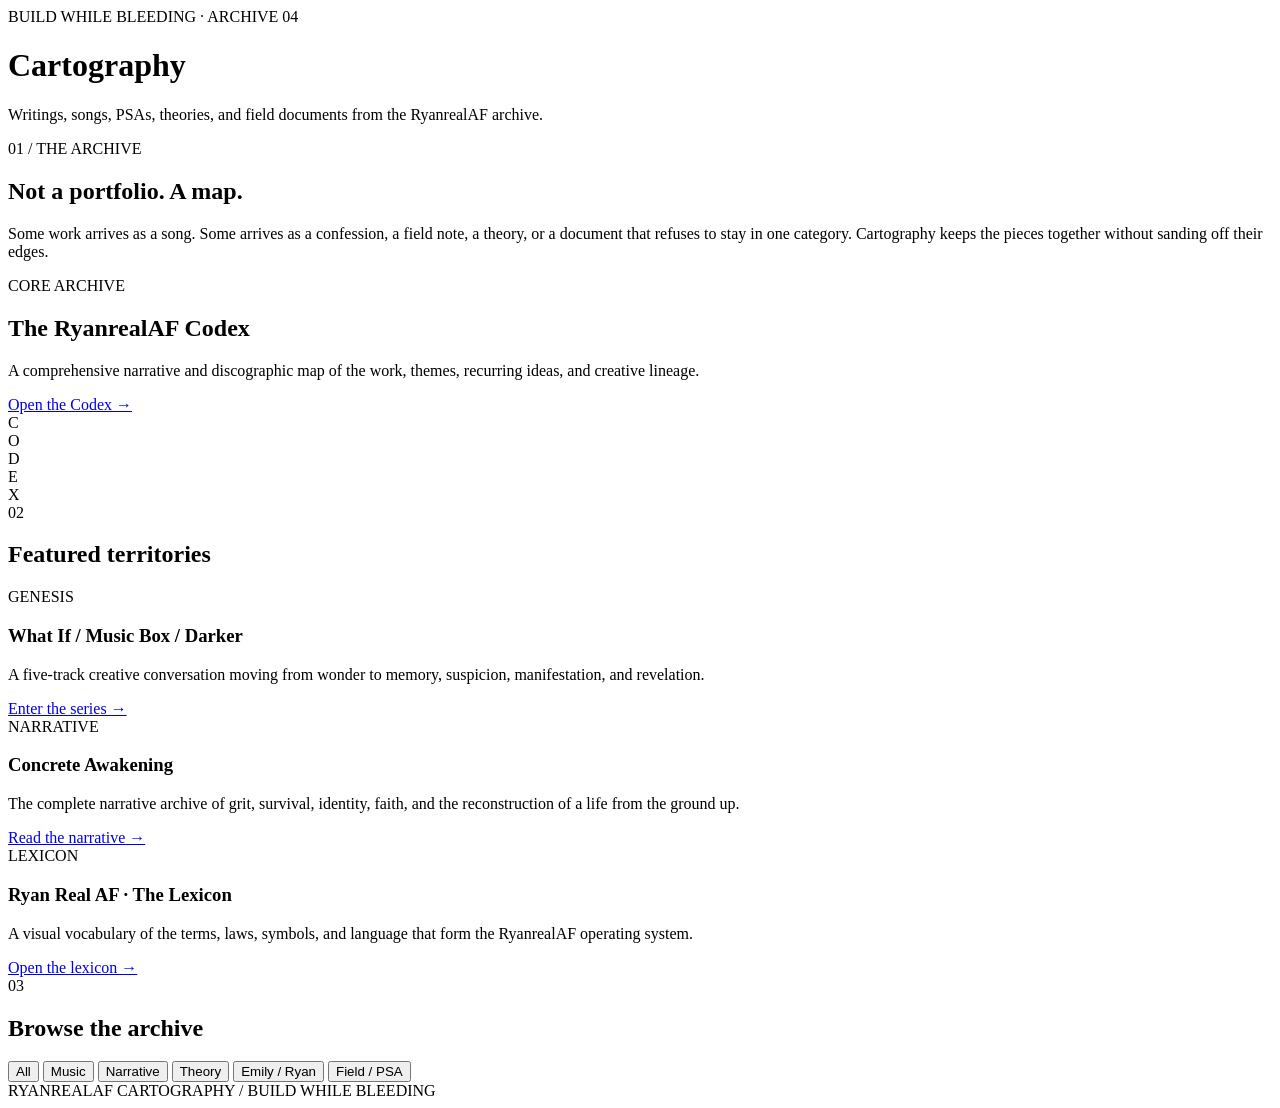
==== index.html @ 4cd264c8 "Build Cartography archive front door" ====
<!doctype html>
<html lang="en">
<head>
  <meta charset="UTF-8">
  <meta name="viewport" content="width=device-width,initial-scale=1">
  <title>Cartography · RyanrealAF</title>
  <meta name="description" content="The RyanrealAF creative archive: songs, narratives, theory, field writing, and the documents that map the work.">
  <link rel="stylesheet" href="styles.css">
</head>
<body>
<header class="masthead">
  <div class="eyebrow">BUILD WHILE BLEEDING · ARCHIVE 04</div>
  <h1>Cartography</h1>
  <p class="dek">Writings, songs, PSAs, theories, and field documents from the RyanrealAF archive.</p>
  <div class="rule"></div>
</header>

<main>
  <section class="intro">
    <div class="index">01 / THE ARCHIVE</div>
    <div>
      <h2>Not a portfolio. A map.</h2>
      <p>Some work arrives as a song. Some arrives as a confession, a field note, a theory, or a document that refuses to stay in one category. Cartography keeps the pieces together without sanding off their edges.</p>
    </div>
  </section>

  <section class="feature">
    <div class="feature-copy">
      <span class="tag">CORE ARCHIVE</span>
      <h2>The RyanrealAF Codex</h2>
      <p>A comprehensive narrative and discographic map of the work, themes, recurring ideas, and creative lineage.</p>
      <a href="The%20RyanrealAF%20Codex_%20A%20Comprehensive%20Discography%20and%20Narrative%20Cartography.pdf">Open the Codex →</a>
    </div>
    <div class="feature-mark">C<br>O<br>D<br>E<br>X</div>
  </section>

  <section class="section">
    <div class="section-head"><span>02</span><h2>Featured territories</h2></div>
    <div class="grid">
      <article class="card dark">
        <span class="tag">GENESIS</span>
        <h3>What If / Music Box / Darker</h3>
        <p>A five-track creative conversation moving from wonder to memory, suspicion, manifestation, and revelation.</p>
        <a href="What%20if%20goes%20darker.pdf">Enter the series →</a>
      </article>
      <article class="card">
        <span class="tag">NARRATIVE</span>
        <h3>Concrete Awakening</h3>
        <p>The complete narrative archive of grit, survival, identity, faith, and the reconstruction of a life from the ground up.</p>
        <a href="Concrete%20Awakening-%20The%20Complete%20Narrative.pdf">Read the narrative →</a>
      </article>
      <article class="card">
        <span class="tag">LEXICON</span>
        <h3>Ryan Real AF · The Lexicon</h3>
        <p>A visual vocabulary of the terms, laws, symbols, and language that form the RyanrealAF operating system.</p>
        <a href="RYAN%20REAL%20AF%20%E2%80%94%20THE%20LEXICON.html">Open the lexicon →</a>
      </article>
    </div>
  </section>

  <section class="section" id="works">
    <div class="section-head"><span>03</span><h2>Browse the archive</h2></div>
    <div class="filters" role="group" aria-label="Filter archive">
      <button class="active" data-filter="all">All</button>
      <button data-filter="music">Music</button>
      <button data-filter="narrative">Narrative</button>
      <button data-filter="theory">Theory</button>
      <button data-filter="relationship">Emily / Ryan</button>
      <button data-filter="field">Field / PSA</button>
    </div>
    <div class="archive" id="archive"></div>
  </section>
</main>

<footer>
  <span>RYANREALAF</span>
  <span>CARTOGRAPHY / BUILD WHILE BLEEDING</span>
</footer>
<script src="app.js"></script>
</body>
</html>
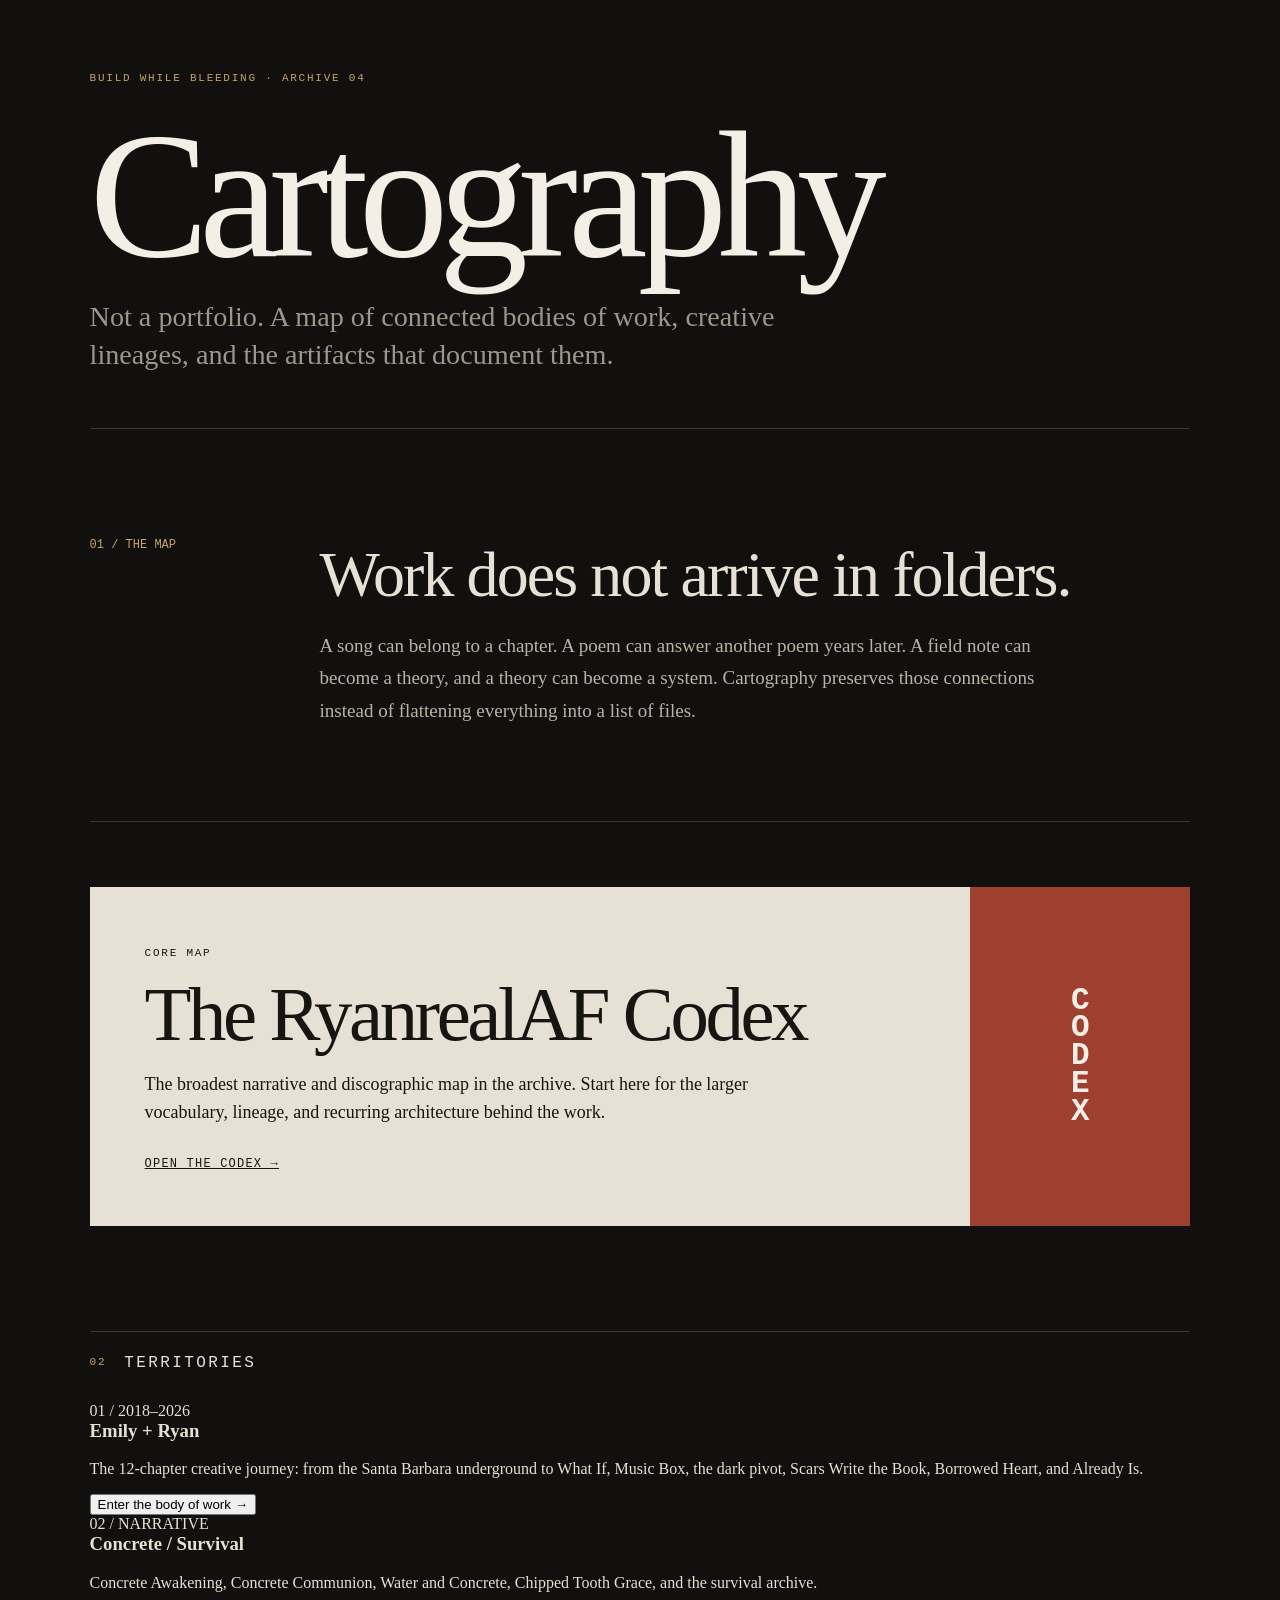
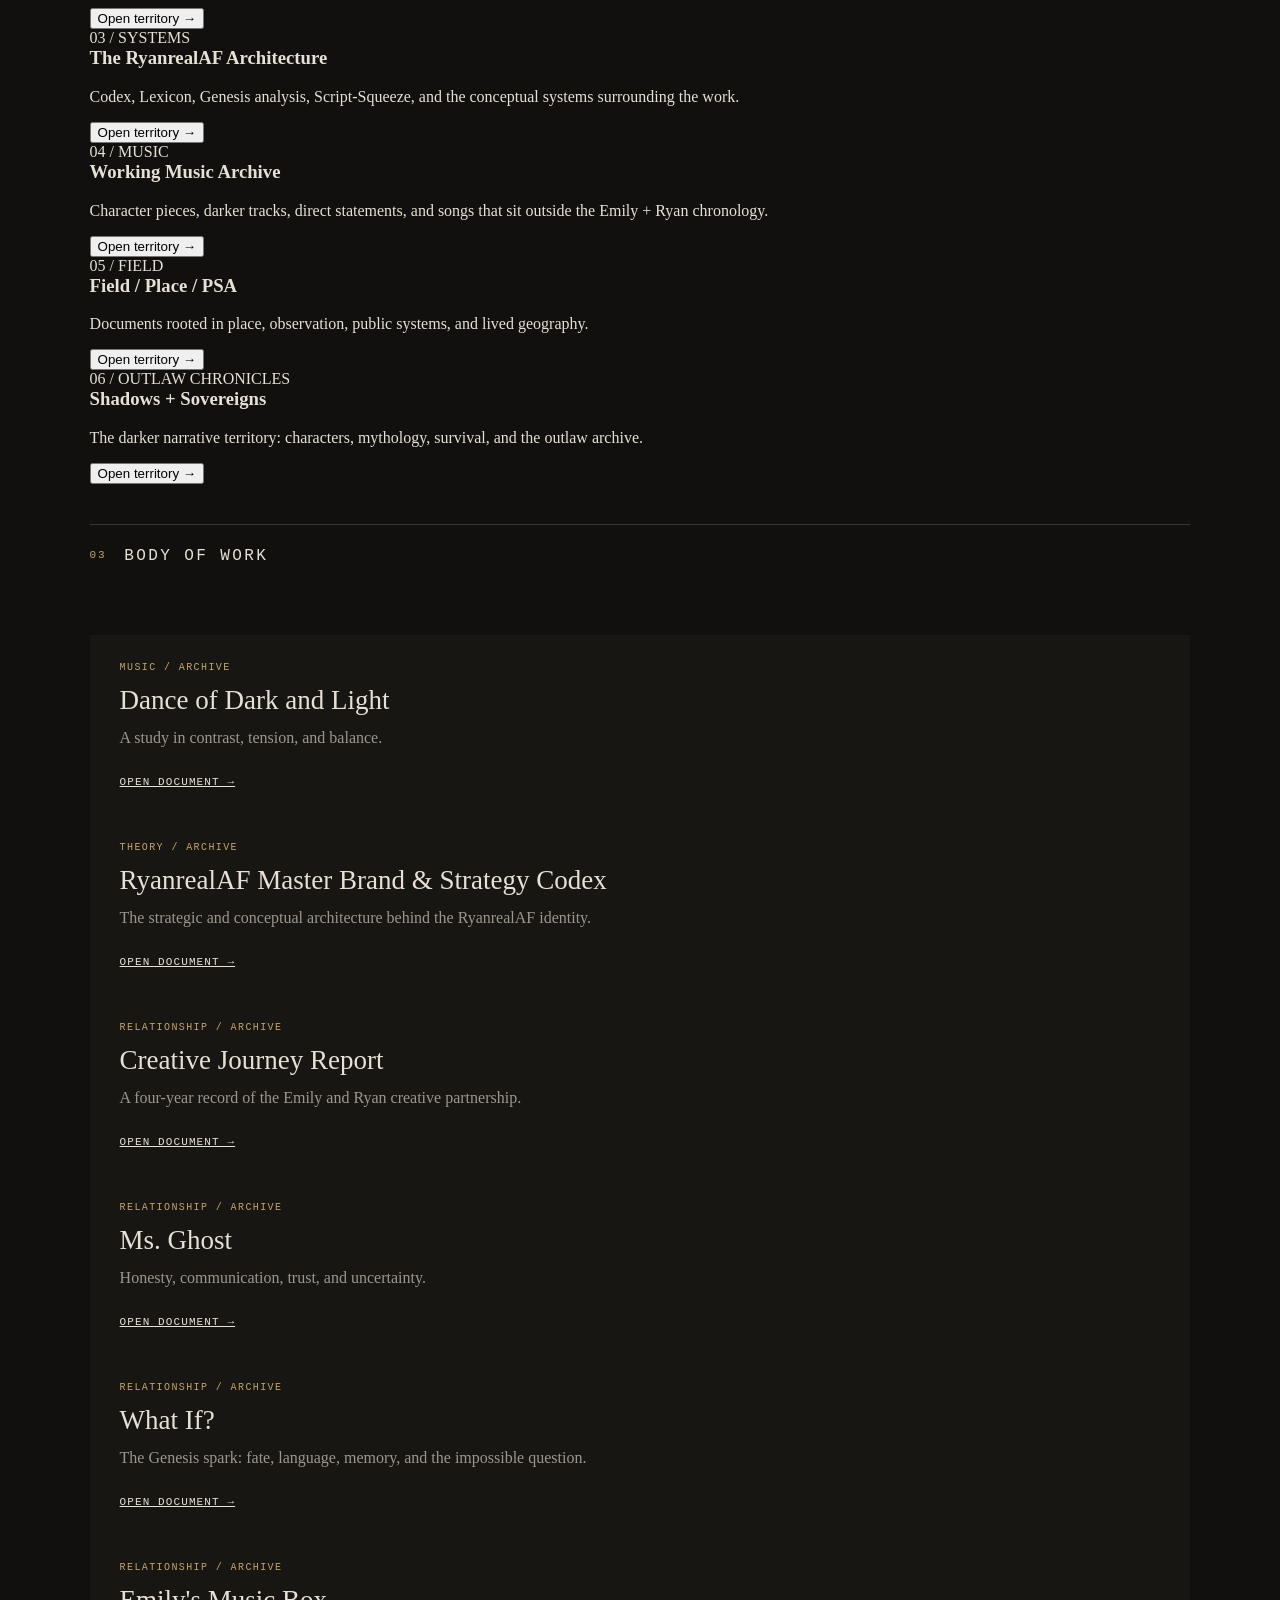
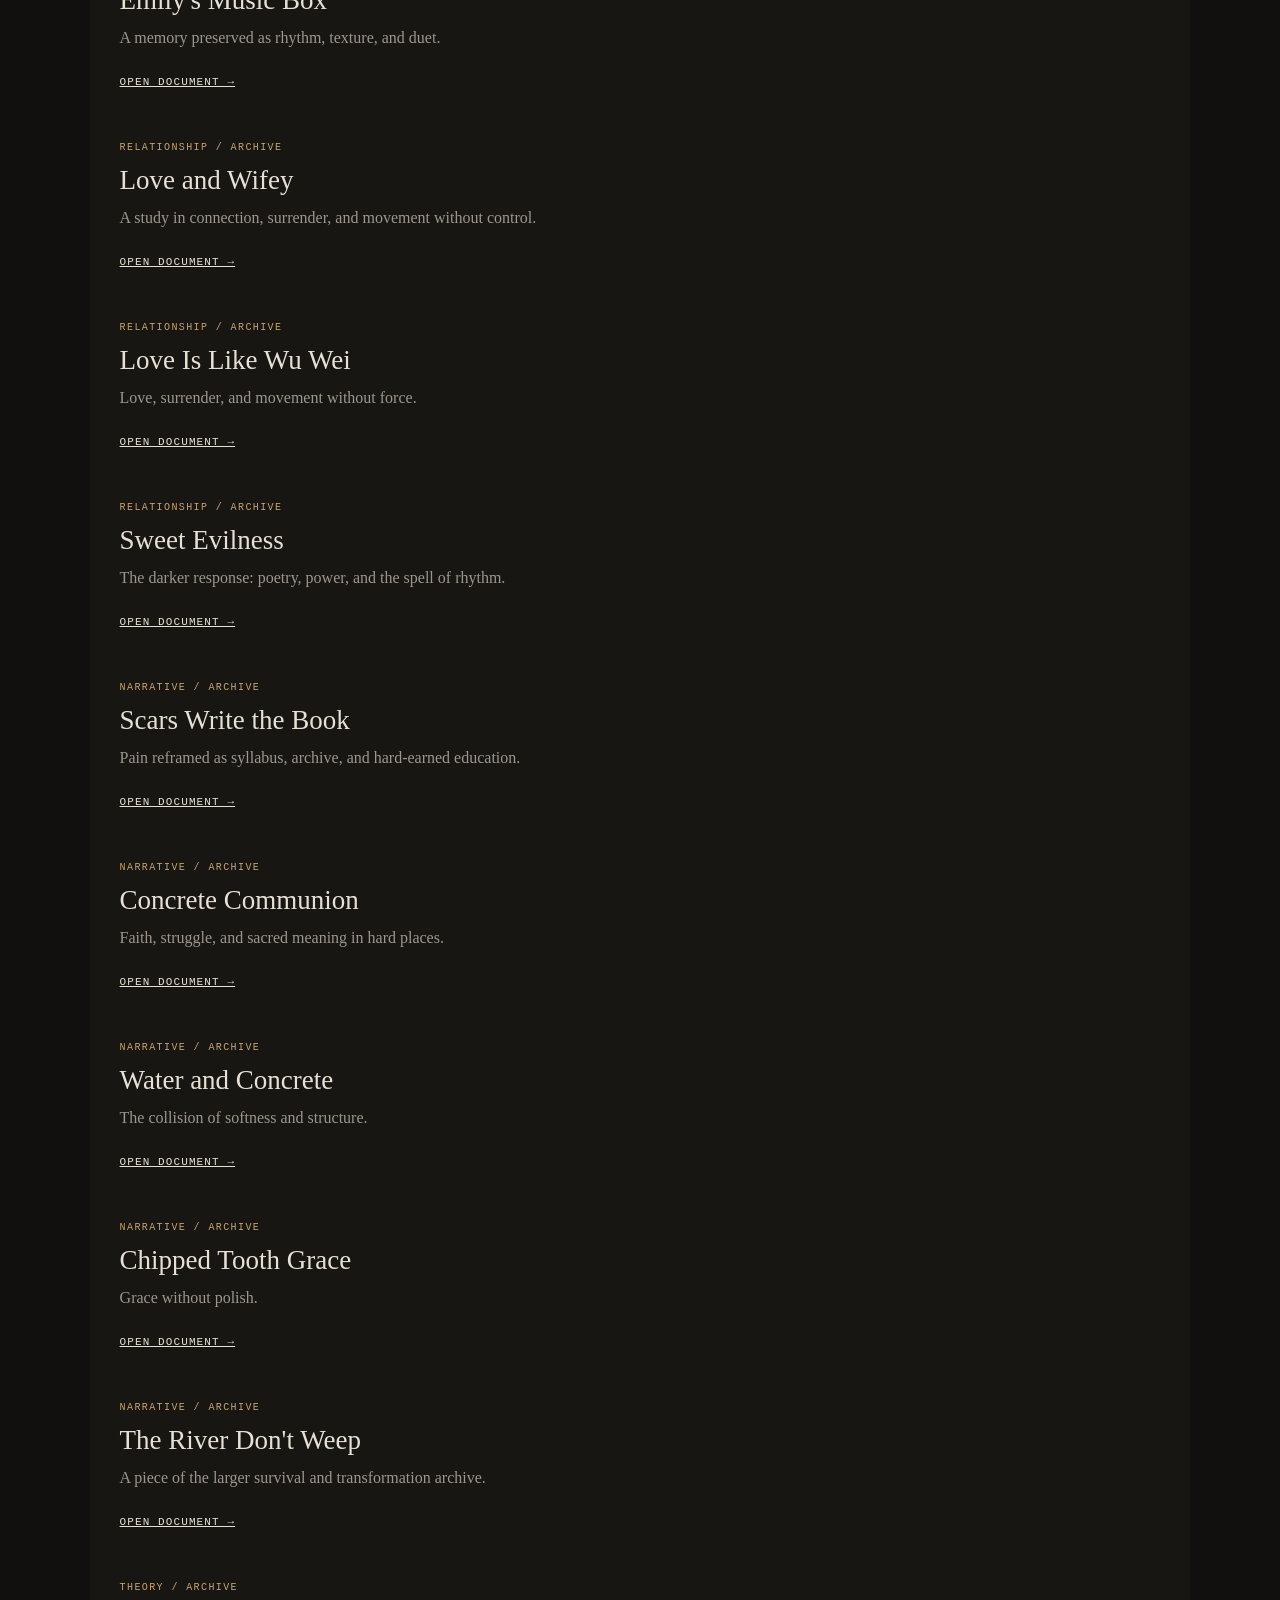
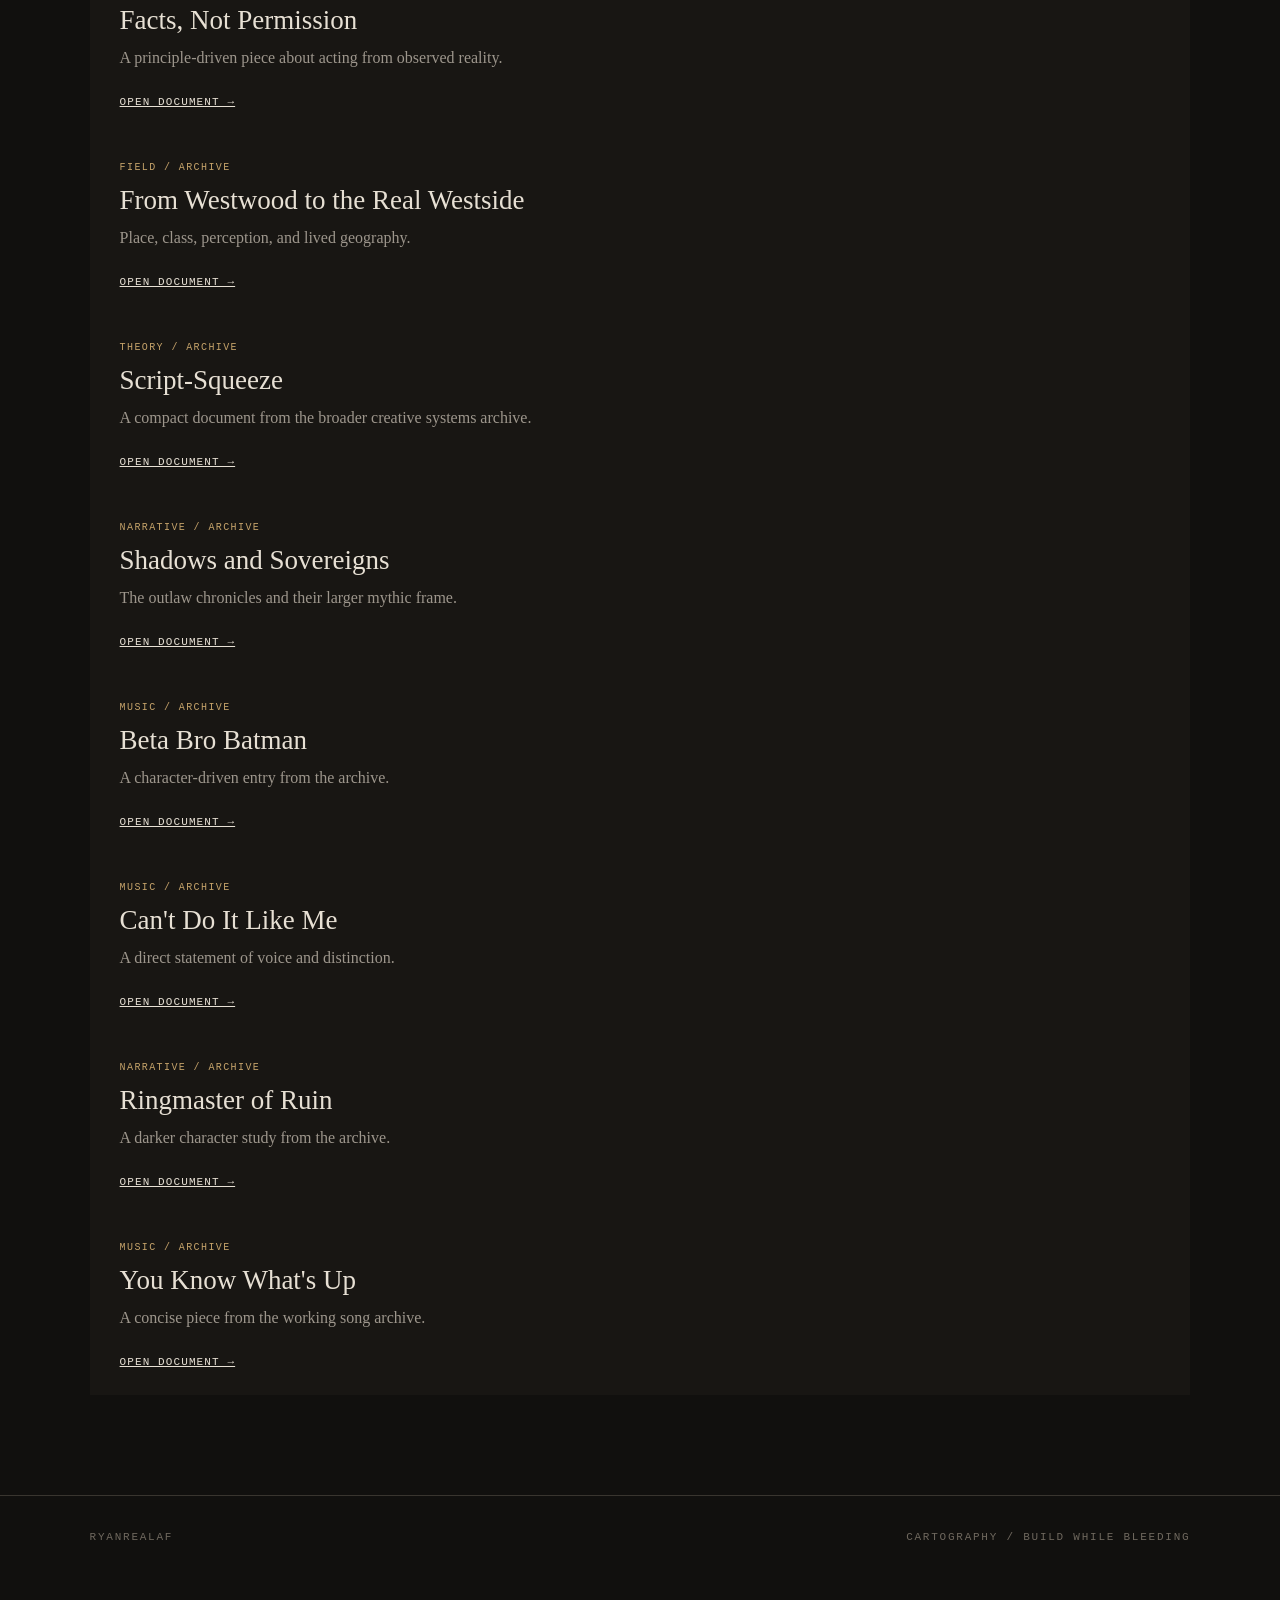
==== commit da4d819e: "Reframe Cartography around territories and bodies of work" ====
--- a/index.html
+++ b/index.html
@@ -4,71 +4,94 @@
   <meta charset="UTF-8">
   <meta name="viewport" content="width=device-width,initial-scale=1">
   <title>Cartography · RyanrealAF</title>
-  <meta name="description" content="The RyanrealAF creative archive: songs, narratives, theory, field writing, and the documents that map the work.">
+  <meta name="description" content="A map of connected bodies of work, creative lineages, and field records from the RyanrealAF archive.">
   <link rel="stylesheet" href="styles.css">
 </head>
 <body>
 <header class="masthead">
   <div class="eyebrow">BUILD WHILE BLEEDING · ARCHIVE 04</div>
   <h1>Cartography</h1>
-  <p class="dek">Writings, songs, PSAs, theories, and field documents from the RyanrealAF archive.</p>
+  <p class="dek">Not a portfolio. A map of connected bodies of work, creative lineages, and the artifacts that document them.</p>
   <div class="rule"></div>
 </header>
 
 <main>
   <section class="intro">
-    <div class="index">01 / THE ARCHIVE</div>
+    <div class="index">01 / THE MAP</div>
     <div>
-      <h2>Not a portfolio. A map.</h2>
-      <p>Some work arrives as a song. Some arrives as a confession, a field note, a theory, or a document that refuses to stay in one category. Cartography keeps the pieces together without sanding off their edges.</p>
+      <h2>Work does not arrive in folders.</h2>
+      <p>A song can belong to a chapter. A poem can answer another poem years later. A field note can become a theory, and a theory can become a system. Cartography preserves those connections instead of flattening everything into a list of files.</p>
     </div>
   </section>
 
   <section class="feature">
     <div class="feature-copy">
-      <span class="tag">CORE ARCHIVE</span>
+      <span class="tag">CORE MAP</span>
       <h2>The RyanrealAF Codex</h2>
-      <p>A comprehensive narrative and discographic map of the work, themes, recurring ideas, and creative lineage.</p>
+      <p>The broadest narrative and discographic map in the archive. Start here for the larger vocabulary, lineage, and recurring architecture behind the work.</p>
       <a href="The%20RyanrealAF%20Codex_%20A%20Comprehensive%20Discography%20and%20Narrative%20Cartography.pdf">Open the Codex →</a>
     </div>
     <div class="feature-mark">C<br>O<br>D<br>E<br>X</div>
   </section>
 
-  <section class="section">
-    <div class="section-head"><span>02</span><h2>Featured territories</h2></div>
-    <div class="grid">
-      <article class="card dark">
-        <span class="tag">GENESIS</span>
-        <h3>What If / Music Box / Darker</h3>
-        <p>A five-track creative conversation moving from wonder to memory, suspicion, manifestation, and revelation.</p>
-        <a href="What%20if%20goes%20darker.pdf">Enter the series →</a>
+  <section class="section" id="territories">
+    <div class="section-head"><span>02</span><h2>Territories</h2></div>
+    <div class="territory-grid">
+      <article class="territory territory-feature">
+        <div class="meta">01 / 2018–2026</div>
+        <h3>Emily + Ryan</h3>
+        <p>The 12-chapter creative journey: from the Santa Barbara underground to What If, Music Box, the dark pivot, Scars Write the Book, Borrowed Heart, and Already Is.</p>
+        <button class="enter" data-territory="emily">Enter the body of work →</button>
       </article>
-      <article class="card">
-        <span class="tag">NARRATIVE</span>
-        <h3>Concrete Awakening</h3>
-        <p>The complete narrative archive of grit, survival, identity, faith, and the reconstruction of a life from the ground up.</p>
-        <a href="Concrete%20Awakening-%20The%20Complete%20Narrative.pdf">Read the narrative →</a>
+      <article class="territory">
+        <div class="meta">02 / NARRATIVE</div>
+        <h3>Concrete / Survival</h3>
+        <p>Concrete Awakening, Concrete Communion, Water and Concrete, Chipped Tooth Grace, and the survival archive.</p>
+        <button class="enter" data-territory="concrete">Open territory →</button>
       </article>
-      <article class="card">
-        <span class="tag">LEXICON</span>
-        <h3>Ryan Real AF · The Lexicon</h3>
-        <p>A visual vocabulary of the terms, laws, symbols, and language that form the RyanrealAF operating system.</p>
-        <a href="RYAN%20REAL%20AF%20%E2%80%94%20THE%20LEXICON.html">Open the lexicon →</a>
+      <article class="territory">
+        <div class="meta">03 / SYSTEMS</div>
+        <h3>The RyanrealAF Architecture</h3>
+        <p>Codex, Lexicon, Genesis analysis, Script-Squeeze, and the conceptual systems surrounding the work.</p>
+        <button class="enter" data-territory="systems">Open territory →</button>
+      </article>
+      <article class="territory">
+        <div class="meta">04 / MUSIC</div>
+        <h3>Working Music Archive</h3>
+        <p>Character pieces, darker tracks, direct statements, and songs that sit outside the Emily + Ryan chronology.</p>
+        <button class="enter" data-territory="music">Open territory →</button>
+      </article>
+      <article class="territory">
+        <div class="meta">05 / FIELD</div>
+        <h3>Field / Place / PSA</h3>
+        <p>Documents rooted in place, observation, public systems, and lived geography.</p>
+        <button class="enter" data-territory="field">Open territory →</button>
+      </article>
+      <article class="territory">
+        <div class="meta">06 / OUTLAW CHRONICLES</div>
+        <h3>Shadows + Sovereigns</h3>
+        <p>The darker narrative territory: characters, mythology, survival, and the outlaw archive.</p>
+        <button class="enter" data-territory="outlaw">Open territory →</button>
       </article>
     </div>
   </section>
 
-  <section class="section" id="works">
-    <div class="section-head"><span>03</span><h2>Browse the archive</h2></div>
-    <div class="filters" role="group" aria-label="Filter archive">
+  <section class="section journey" id="journey">
+    <div class="section-head"><span>03</span><h2>Body of work</h2></div>
+    <div id="territory-view"></div>
+  </section>
+
+  <section class="section" id="archive">
+    <div class="section-head"><span>04</span><h2>Artifact index</h2></div>
+    <div class="filters" role="group" aria-label="Filter artifact index">
       <button class="active" data-filter="all">All</button>
       <button data-filter="music">Music</button>
       <button data-filter="narrative">Narrative</button>
       <button data-filter="theory">Theory</button>
+      <button data-filter="field">Field / PSA</button>
       <button data-filter="relationship">Emily / Ryan</button>
-      <button data-filter="field">Field / PSA</button>
     </div>
-    <div class="archive" id="archive"></div>
+    <div class="archive-grid" id="archive-list"></div>
   </section>
 </main>
 
--- a/styles.css
+++ b/styles.css
@@ -0,0 +1,2 @@
+:root{--bg:#11100e;--paper:#e7e0d4;--ink:#171512;--muted:#9d968c;--line:#39352f;--rust:#9e3f2f;--bronze:#c5a36a;--white:#f4efe6}
+*{box-sizing:border-box}html{scroll-behavior:smooth}body{margin:0;background:var(--bg);color:var(--paper);font-family:Georgia,serif}a{color:inherit}.masthead{padding:72px 7vw 34px;max-width:1400px;margin:auto}.eyebrow,.tag,.section-head span,.filters button,footer{font:11px/1.2 "Courier New",monospace;letter-spacing:.16em;text-transform:uppercase}.eyebrow{color:var(--bronze)}h1,h2,h3,p{margin-top:0}.masthead h1{font:clamp(72px,14vw,190px)/.82 Georgia,serif;font-weight:400;letter-spacing:-.055em;margin:38px 0 28px;color:var(--white)}.dek{max-width:720px;color:var(--muted);font-size:clamp(19px,2.2vw,29px);line-height:1.35}.rule{height:1px;background:var(--line);margin-top:54px}main{max-width:1400px;margin:auto;padding:0 7vw 100px}.intro{display:grid;grid-template-columns:180px 1fr;gap:50px;padding:75px 0;border-bottom:1px solid var(--line)}.index{font:12px "Courier New",monospace;color:var(--bronze)}.intro h2{font-size:clamp(34px,5vw,68px);font-weight:400;letter-spacing:-.03em;margin-bottom:18px}.intro p{max-width:760px;color:#bbb2a5;font-size:19px;line-height:1.7}.feature{margin:65px 0;display:grid;grid-template-columns:1fr 220px;background:var(--paper);color:var(--ink);min-height:330px}.feature-copy{padding:55px}.feature h2{font-size:clamp(44px,6vw,82px);font-weight:400;line-height:.92;letter-spacing:-.045em;max-width:700px;margin:20px 0}.feature p{max-width:620px;font-size:18px;line-height:1.55}.feature a,.card a{display:inline-block;margin-top:12px;font-family:"Courier New",monospace;font-size:12px;text-transform:uppercase;letter-spacing:.1em}.feature-mark{display:grid;place-items:center;background:var(--rust);color:var(--white);font:700 31px/.9 "Courier New",monospace;text-align:center}.section{padding-top:40px}.section-head{display:flex;align-items:center;gap:18px;border-top:1px solid var(--line);padding:22px 0 30px}.section-head span{color:var(--bronze)}.section-head h2{font:16px "Courier New",monospace;letter-spacing:.15em;text-transform:uppercase;margin:0}.grid{display:grid;grid-template-columns:repeat(3,1fr);gap:1px;background:var(--line)}.card{background:var(--paper);color:var(--ink);padding:38px;min-height:340px;display:flex;flex-direction:column}.card.dark{background:#24211d;color:var(--paper)}.card .tag{color:var(--rust)}.card.dark .tag{color:var(--bronze)}.card h3{font-size:clamp(30px,3.5vw,52px);font-weight:400;line-height:.98;letter-spacing:-.035em;margin:28px 0 18px}.card p{font-size:16px;line-height:1.55;color:#665f56;max-width:400px}.card.dark p{color:#b3aa9d}.card a{margin-top:auto}.filters{display:flex;flex-wrap:wrap;gap:8px;margin-bottom:20px}.filters button{border:1px solid var(--line);background:transparent;color:var(--muted);padding:10px 13px;cursor:pointer}.filters button.active,.filters button:hover{background:var(--paper);color:var(--ink)}.archive{display:grid;grid-template-columns:repeat(2,1fr);gap:1px;background:var(--line)}.work{background:#181613;padding:27px 30px;min-height:180px;display:flex;flex-direction:column}.work .meta{font:10px "Courier New",monospace;color:var(--bronze);text-transform:uppercase;letter-spacing:.14em}.work h3{font-size:27px;font-weight:400;margin:12px 0 10px}.work p{color:var(--muted);line-height:1.5;margin-bottom:20px}.work a{margin-top:auto;font:11px "Courier New",monospace;text-transform:uppercase;letter-spacing:.1em}.empty{padding:40px;color:var(--muted)}footer{max-width:1400px;margin:auto;padding:35px 7vw 70px;display:flex;justify-content:space-between;color:#6f685e;border-top:1px solid var(--line)}@media(max-width:760px){.intro{grid-template-columns:1fr;gap:20px}.feature{grid-template-columns:1fr}.feature-mark{display:none}.feature-copy{padding:35px}.grid,.archive{grid-template-columns:1fr}.masthead{padding-top:48px}main{padding-bottom:60px}footer{display:block}footer span{display:block;margin-bottom:10px}}
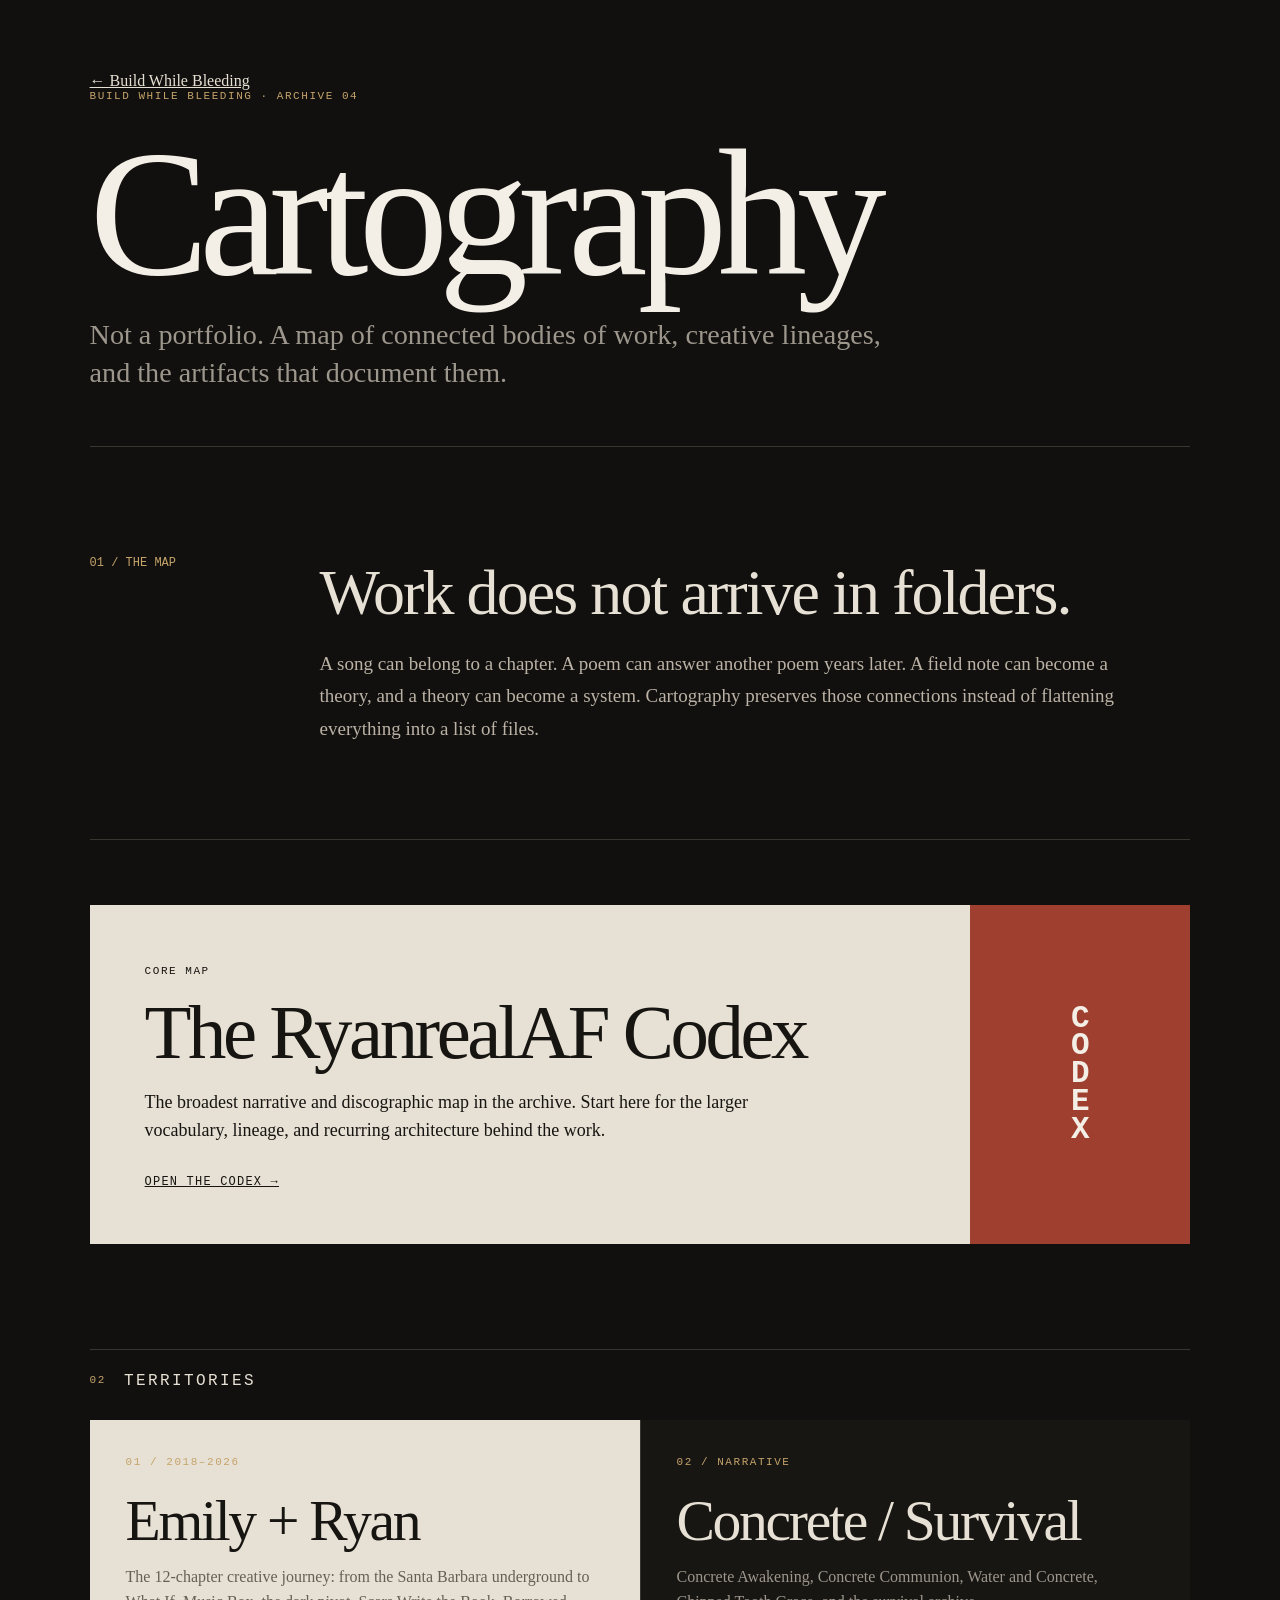
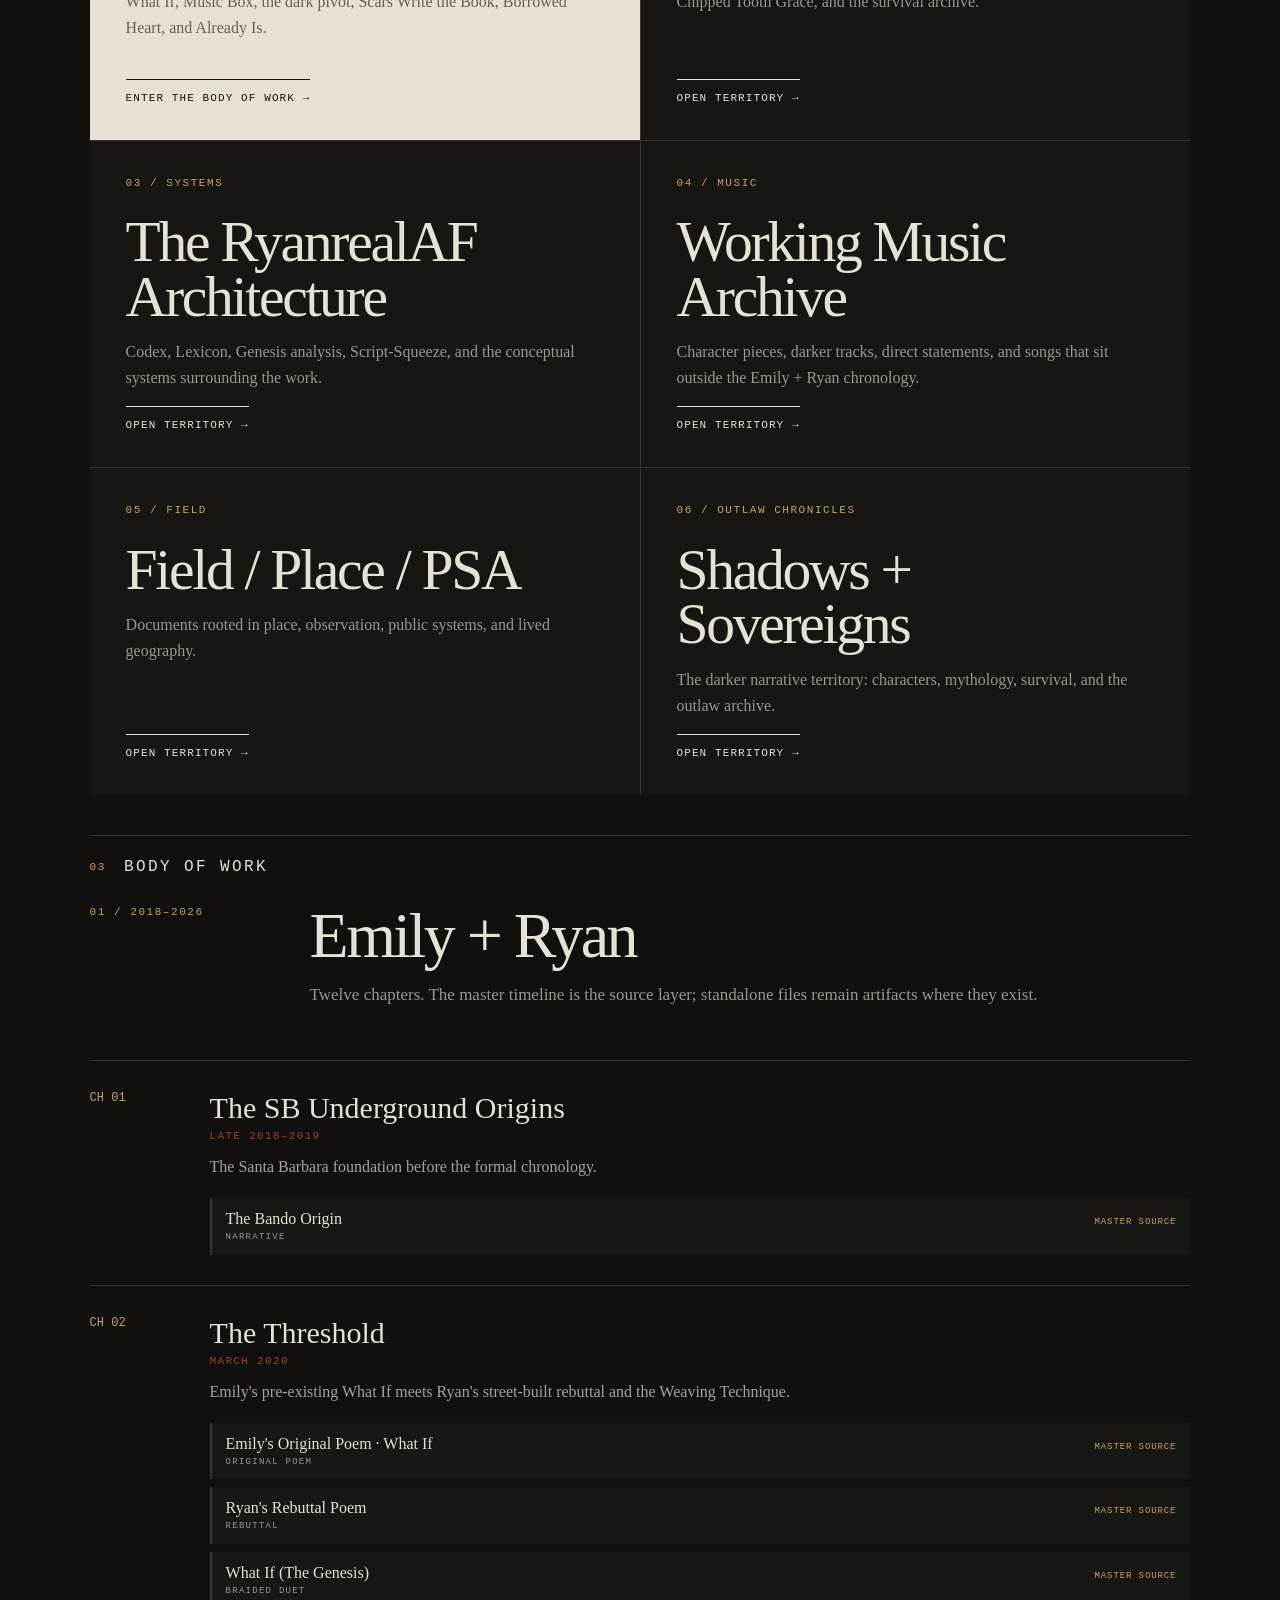
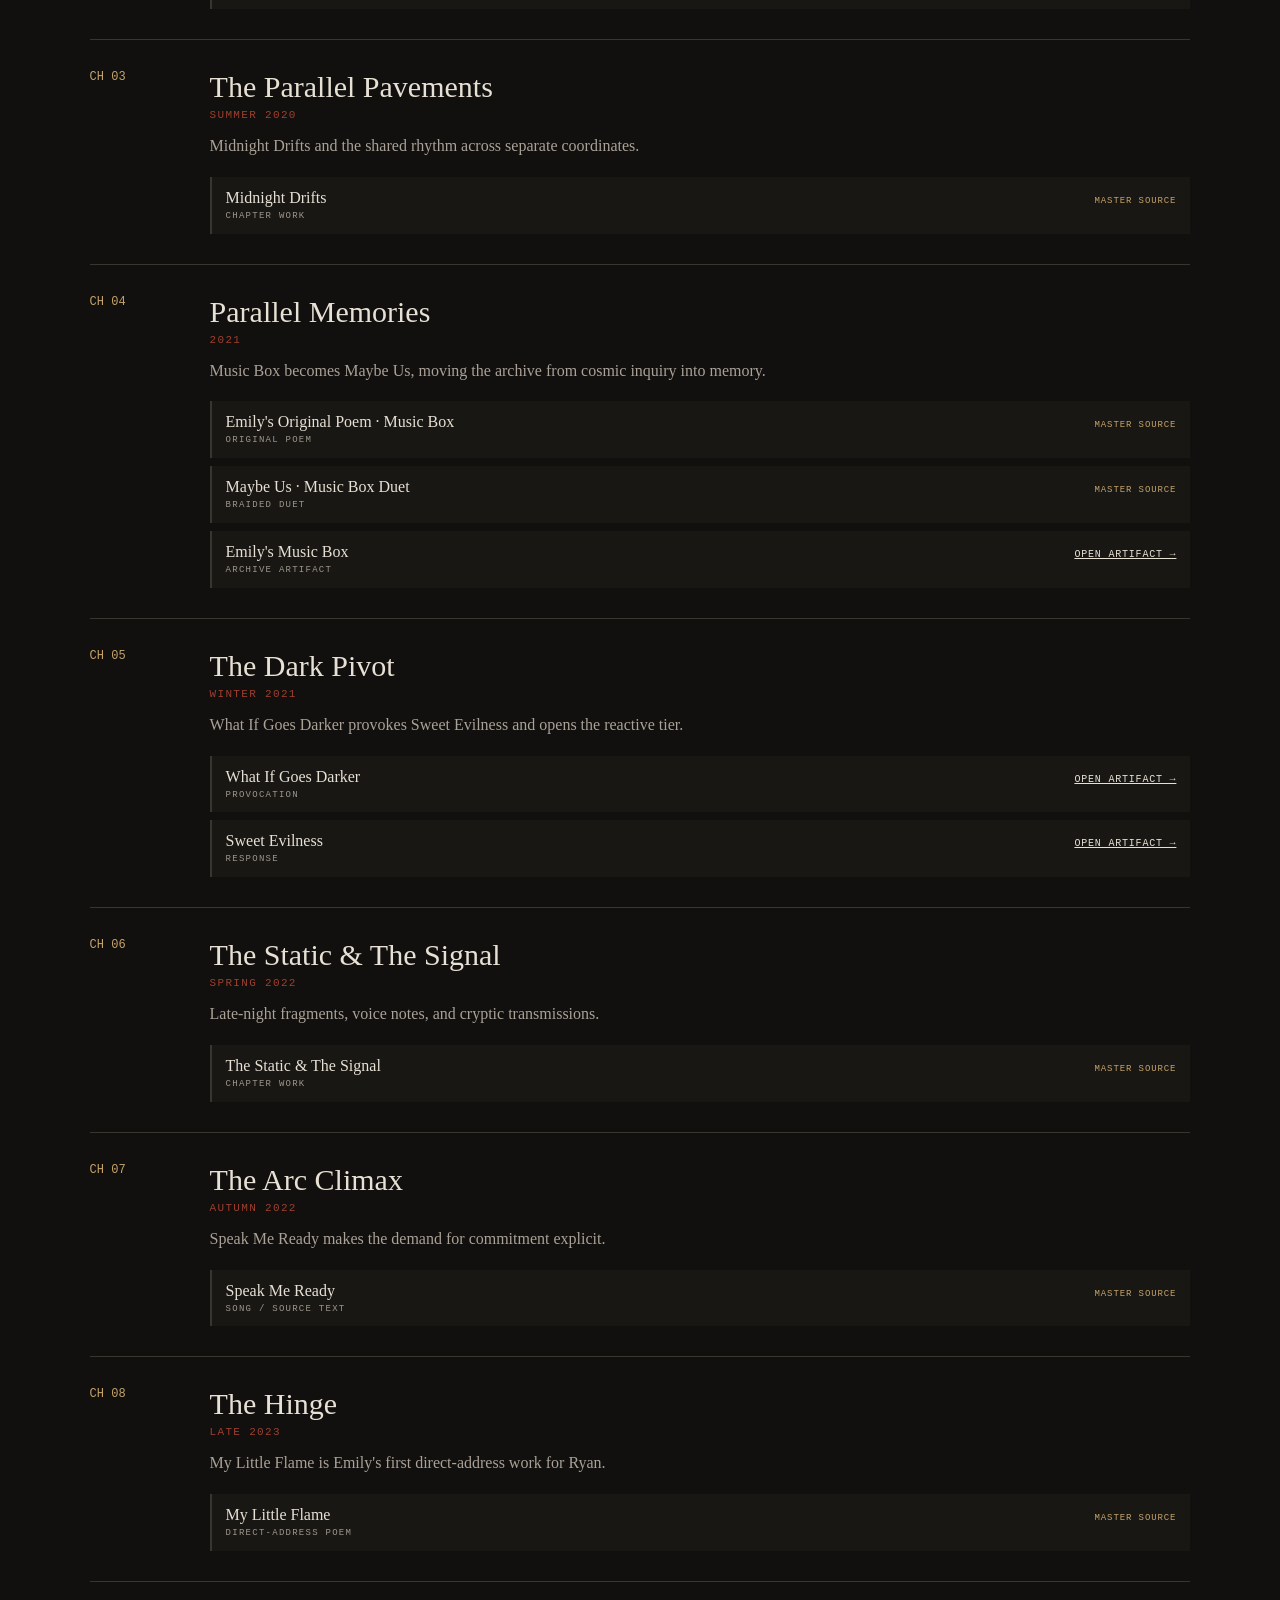
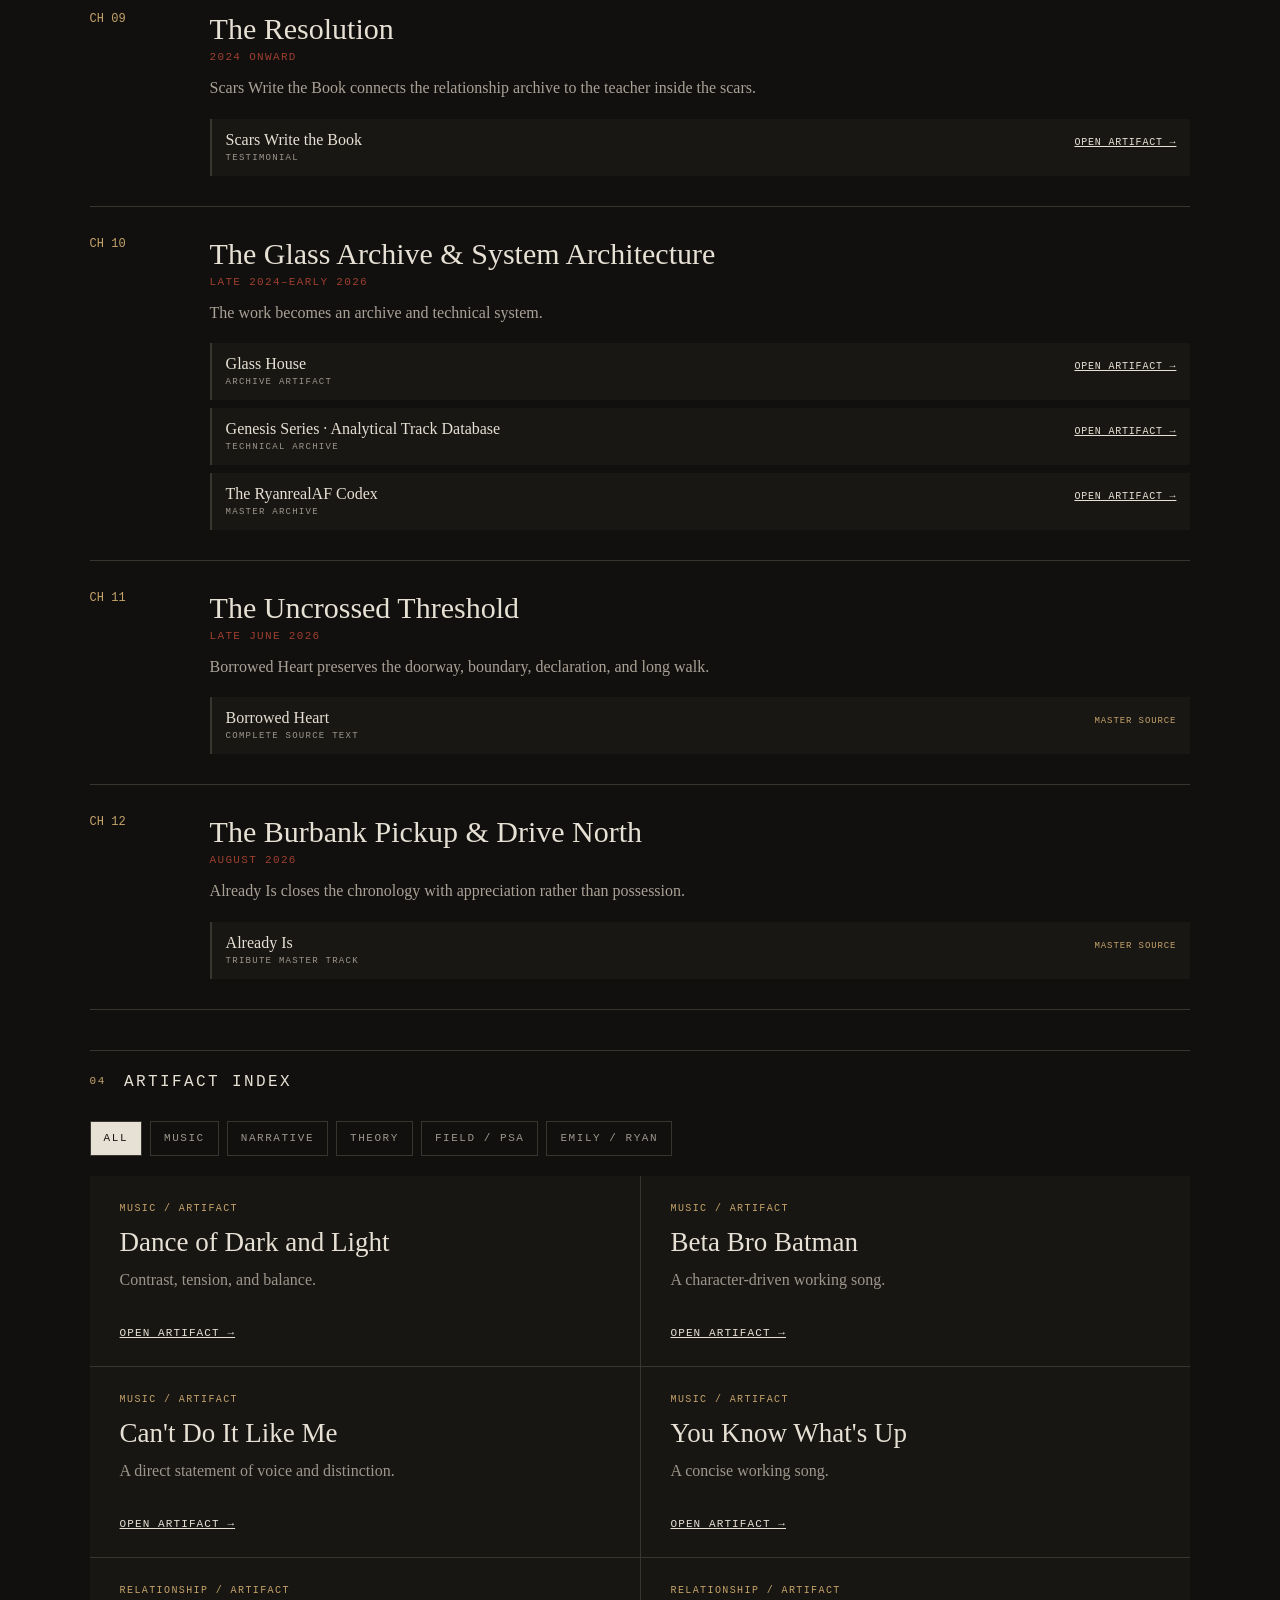
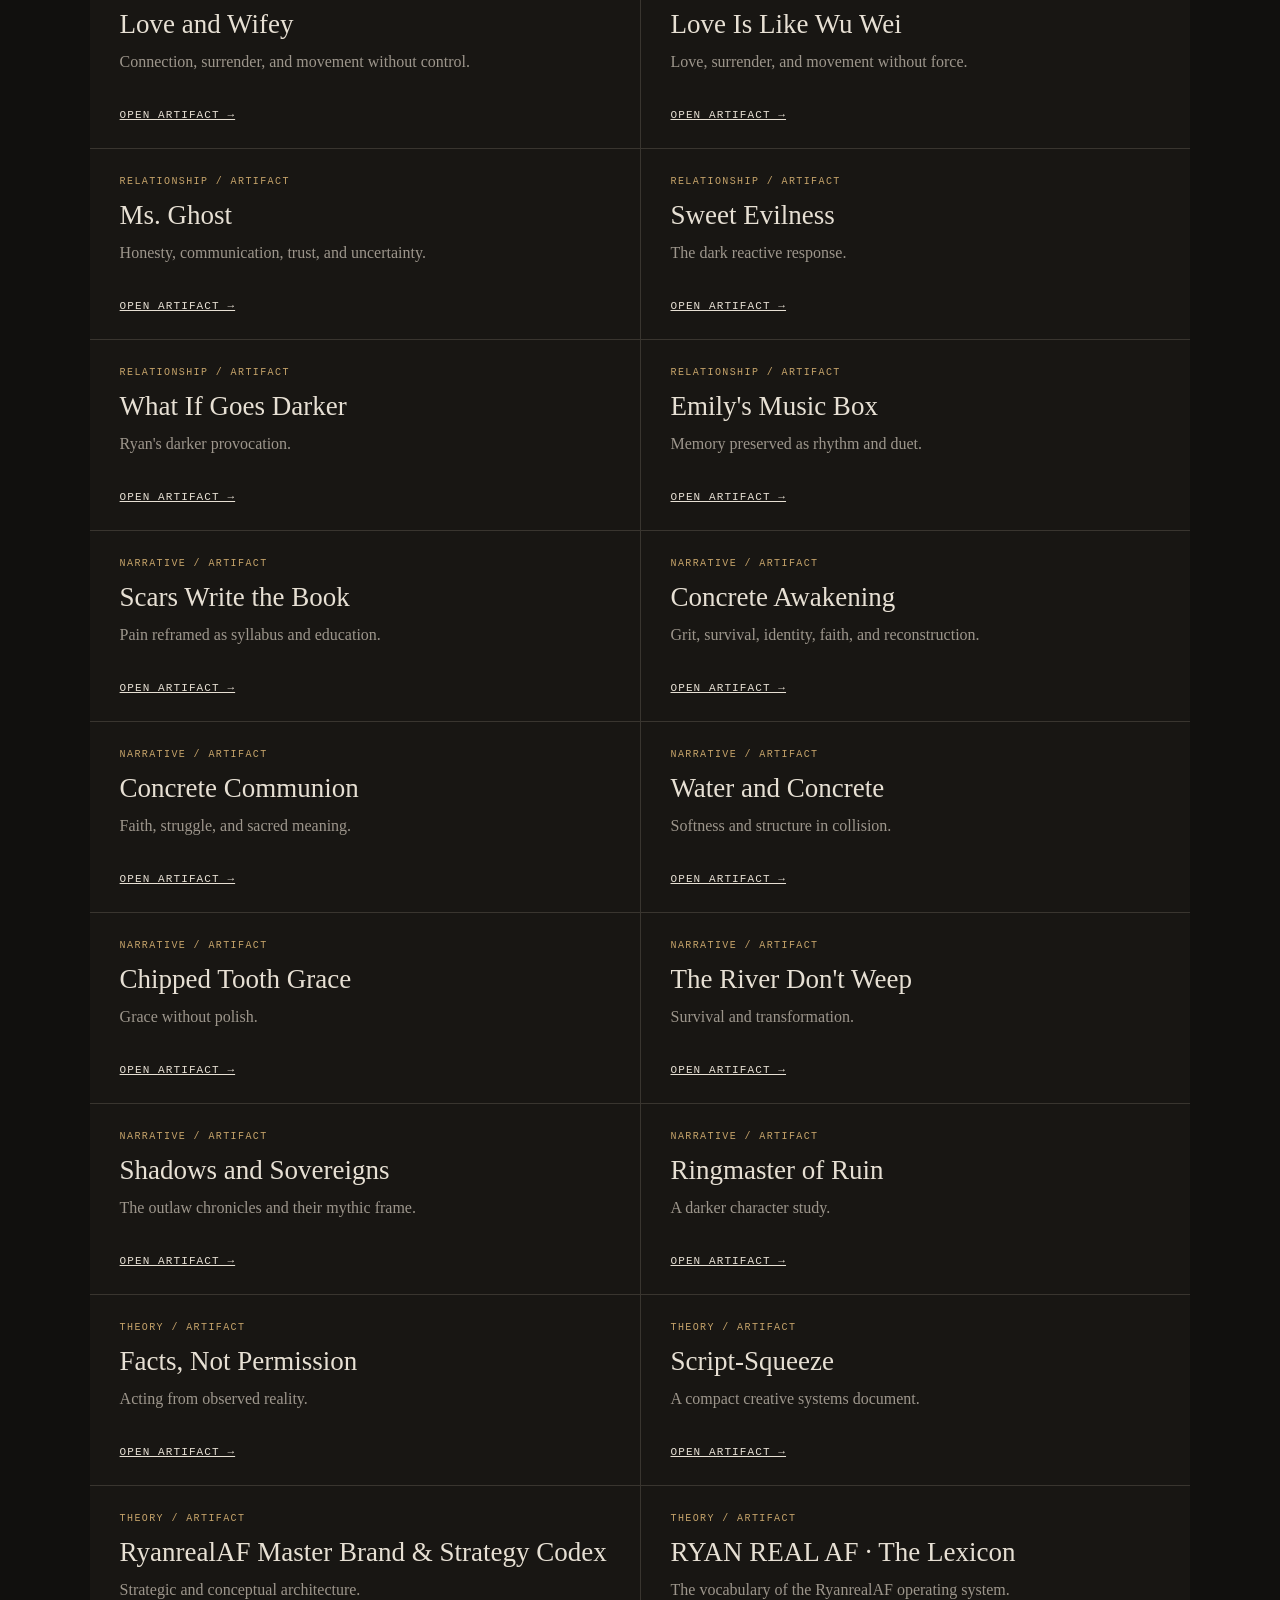
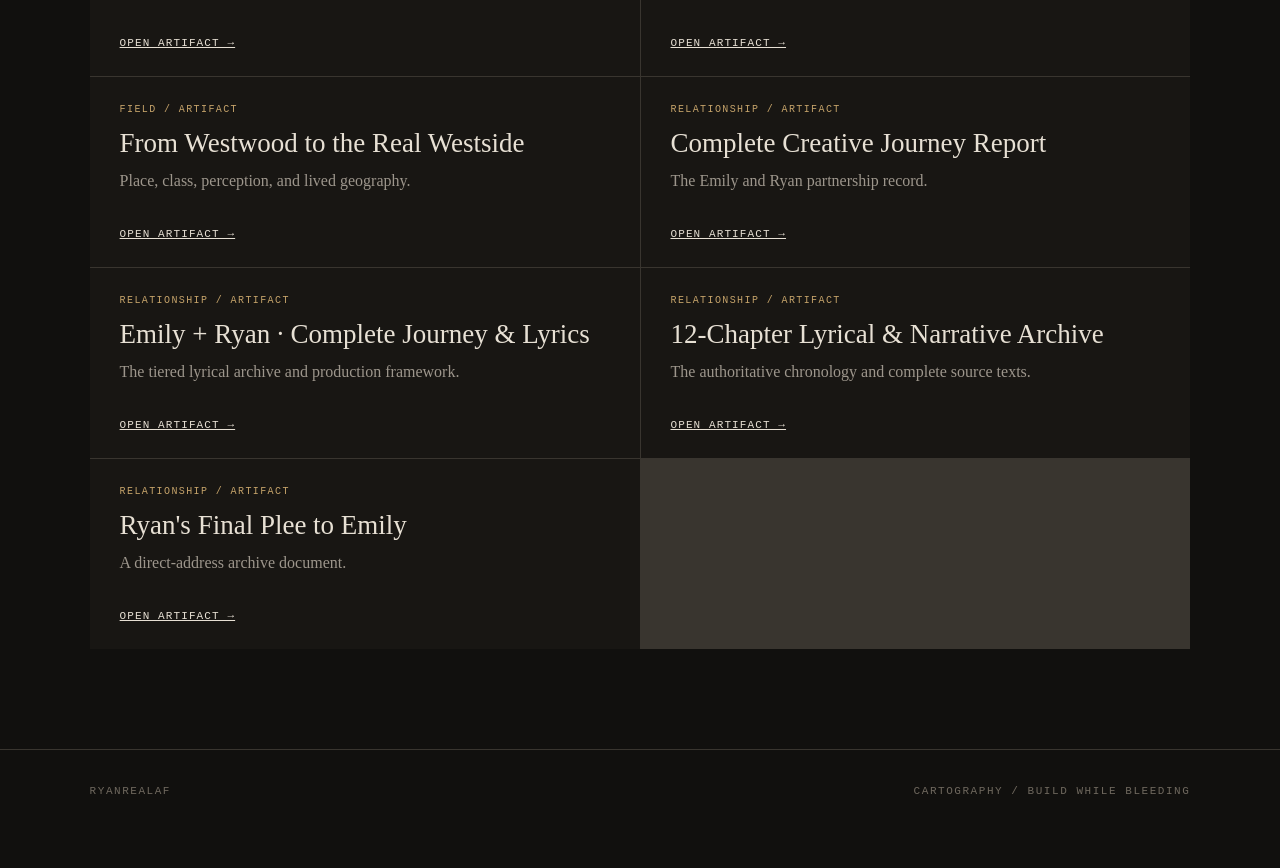
==== commit 07622021: "Make Cartography assets relative and add umbrella link" ====
--- a/index.html
+++ b/index.html
@@ -5,10 +5,10 @@
   <meta name="viewport" content="width=device-width,initial-scale=1">
   <title>Cartography · RyanrealAF</title>
   <meta name="description" content="A map of connected bodies of work, creative lineages, and field records from the RyanrealAF archive.">
-  <link rel="stylesheet" href="styles.css">
+  <link rel="stylesheet" href="./styles.css">
 </head>
 <body>
-<header class="masthead">
+<header class="masthead"><a href="https://buildwhilebleeding.com/" class="umbrella-link">← Build While Bleeding</a>
   <div class="eyebrow">BUILD WHILE BLEEDING · ARCHIVE 04</div>
   <h1>Cartography</h1>
   <p class="dek">Not a portfolio. A map of connected bodies of work, creative lineages, and the artifacts that document them.</p>
@@ -29,7 +29,7 @@
       <span class="tag">CORE MAP</span>
       <h2>The RyanrealAF Codex</h2>
       <p>The broadest narrative and discographic map in the archive. Start here for the larger vocabulary, lineage, and recurring architecture behind the work.</p>
-      <a href="The%20RyanrealAF%20Codex_%20A%20Comprehensive%20Discography%20and%20Narrative%20Cartography.pdf">Open the Codex →</a>
+      <a href="./The%20RyanrealAF%20Codex_%20A%20Comprehensive%20Discography%20and%20Narrative%20Cartography.pdf">Open the Codex →</a>
     </div>
     <div class="feature-mark">C<br>O<br>D<br>E<br>X</div>
   </section>
@@ -99,6 +99,6 @@
   <span>RYANREALAF</span>
   <span>CARTOGRAPHY / BUILD WHILE BLEEDING</span>
 </footer>
-<script src="app.js"></script>
+<script src="./app.js"></script>
 </body>
 </html>
--- a/styles.css
+++ b/styles.css
@@ -1,2 +1,2 @@
 :root{--bg:#11100e;--paper:#e7e0d4;--ink:#171512;--muted:#9d968c;--line:#39352f;--rust:#9e3f2f;--bronze:#c5a36a;--white:#f4efe6}
-*{box-sizing:border-box}html{scroll-behavior:smooth}body{margin:0;background:var(--bg);color:var(--paper);font-family:Georgia,serif}a{color:inherit}.masthead{padding:72px 7vw 34px;max-width:1400px;margin:auto}.eyebrow,.tag,.section-head span,.filters button,footer{font:11px/1.2 "Courier New",monospace;letter-spacing:.16em;text-transform:uppercase}.eyebrow{color:var(--bronze)}h1,h2,h3,p{margin-top:0}.masthead h1{font:clamp(72px,14vw,190px)/.82 Georgia,serif;font-weight:400;letter-spacing:-.055em;margin:38px 0 28px;color:var(--white)}.dek{max-width:720px;color:var(--muted);font-size:clamp(19px,2.2vw,29px);line-height:1.35}.rule{height:1px;background:var(--line);margin-top:54px}main{max-width:1400px;margin:auto;padding:0 7vw 100px}.intro{display:grid;grid-template-columns:180px 1fr;gap:50px;padding:75px 0;border-bottom:1px solid var(--line)}.index{font:12px "Courier New",monospace;color:var(--bronze)}.intro h2{font-size:clamp(34px,5vw,68px);font-weight:400;letter-spacing:-.03em;margin-bottom:18px}.intro p{max-width:760px;color:#bbb2a5;font-size:19px;line-height:1.7}.feature{margin:65px 0;display:grid;grid-template-columns:1fr 220px;background:var(--paper);color:var(--ink);min-height:330px}.feature-copy{padding:55px}.feature h2{font-size:clamp(44px,6vw,82px);font-weight:400;line-height:.92;letter-spacing:-.045em;max-width:700px;margin:20px 0}.feature p{max-width:620px;font-size:18px;line-height:1.55}.feature a,.card a{display:inline-block;margin-top:12px;font-family:"Courier New",monospace;font-size:12px;text-transform:uppercase;letter-spacing:.1em}.feature-mark{display:grid;place-items:center;background:var(--rust);color:var(--white);font:700 31px/.9 "Courier New",monospace;text-align:center}.section{padding-top:40px}.section-head{display:flex;align-items:center;gap:18px;border-top:1px solid var(--line);padding:22px 0 30px}.section-head span{color:var(--bronze)}.section-head h2{font:16px "Courier New",monospace;letter-spacing:.15em;text-transform:uppercase;margin:0}.grid{display:grid;grid-template-columns:repeat(3,1fr);gap:1px;background:var(--line)}.card{background:var(--paper);color:var(--ink);padding:38px;min-height:340px;display:flex;flex-direction:column}.card.dark{background:#24211d;color:var(--paper)}.card .tag{color:var(--rust)}.card.dark .tag{color:var(--bronze)}.card h3{font-size:clamp(30px,3.5vw,52px);font-weight:400;line-height:.98;letter-spacing:-.035em;margin:28px 0 18px}.card p{font-size:16px;line-height:1.55;color:#665f56;max-width:400px}.card.dark p{color:#b3aa9d}.card a{margin-top:auto}.filters{display:flex;flex-wrap:wrap;gap:8px;margin-bottom:20px}.filters button{border:1px solid var(--line);background:transparent;color:var(--muted);padding:10px 13px;cursor:pointer}.filters button.active,.filters button:hover{background:var(--paper);color:var(--ink)}.archive{display:grid;grid-template-columns:repeat(2,1fr);gap:1px;background:var(--line)}.work{background:#181613;padding:27px 30px;min-height:180px;display:flex;flex-direction:column}.work .meta{font:10px "Courier New",monospace;color:var(--bronze);text-transform:uppercase;letter-spacing:.14em}.work h3{font-size:27px;font-weight:400;margin:12px 0 10px}.work p{color:var(--muted);line-height:1.5;margin-bottom:20px}.work a{margin-top:auto;font:11px "Courier New",monospace;text-transform:uppercase;letter-spacing:.1em}.empty{padding:40px;color:var(--muted)}footer{max-width:1400px;margin:auto;padding:35px 7vw 70px;display:flex;justify-content:space-between;color:#6f685e;border-top:1px solid var(--line)}@media(max-width:760px){.intro{grid-template-columns:1fr;gap:20px}.feature{grid-template-columns:1fr}.feature-mark{display:none}.feature-copy{padding:35px}.grid,.archive{grid-template-columns:1fr}.masthead{padding-top:48px}main{padding-bottom:60px}footer{display:block}footer span{display:block;margin-bottom:10px}}+*{box-sizing:border-box}html{scroll-behavior:smooth}body{margin:0;background:var(--bg);color:var(--paper);font-family:Georgia,serif}a,button{color:inherit}.masthead{padding:72px 7vw 34px;max-width:1400px;margin:auto}.eyebrow,.tag,.section-head span,.filters button,.meta,.artifact-role,footer{font:11px/1.2 "Courier New",monospace;letter-spacing:.14em;text-transform:uppercase}.eyebrow,.meta,.section-head span{color:var(--bronze)}h1,h2,h3,p{margin-top:0}.masthead h1{font:clamp(72px,14vw,190px)/.82 Georgia,serif;font-weight:400;letter-spacing:-.055em;margin:38px 0 28px;color:var(--white)}.dek{max-width:800px;color:var(--muted);font-size:clamp(19px,2.2vw,29px);line-height:1.35}.rule{height:1px;background:var(--line);margin-top:54px}main{max-width:1400px;margin:auto;padding:0 7vw 100px}.intro{display:grid;grid-template-columns:180px 1fr;gap:50px;padding:75px 0;border-bottom:1px solid var(--line)}.index{font:12px "Courier New",monospace;color:var(--bronze)}.intro h2{font-size:clamp(34px,5vw,68px);font-weight:400;letter-spacing:-.03em;margin-bottom:18px}.intro p{max-width:820px;color:#bbb2a5;font-size:19px;line-height:1.7}.feature{margin:65px 0;display:grid;grid-template-columns:1fr 220px;background:var(--paper);color:var(--ink);min-height:330px}.feature-copy{padding:55px}.feature h2{font-size:clamp(44px,6vw,82px);font-weight:400;line-height:.92;letter-spacing:-.045em;max-width:700px;margin:20px 0}.feature p{max-width:620px;font-size:18px;line-height:1.55}.feature a,.territory a{display:inline-block;margin-top:12px;font-family:"Courier New",monospace;font-size:12px;text-transform:uppercase;letter-spacing:.1em}.feature-mark{display:grid;place-items:center;background:var(--rust);color:var(--white);font:700 31px/.9 "Courier New",monospace;text-align:center}.section{padding-top:40px}.section-head{display:flex;align-items:center;gap:18px;border-top:1px solid var(--line);padding:22px 0 30px}.section-head h2{font:16px "Courier New",monospace;letter-spacing:.15em;text-transform:uppercase;margin:0}.territory-grid{display:grid;grid-template-columns:repeat(2,1fr);gap:1px;background:var(--line)}.territory{background:#181613;padding:36px;min-height:260px;display:flex;flex-direction:column}.territory-feature{background:var(--paper);color:var(--ink);min-height:320px}.territory h3{font-size:clamp(34px,4.5vw,62px);font-weight:400;line-height:.95;letter-spacing:-.04em;margin:25px 0 15px}.territory p{max-width:600px;color:var(--muted);font-size:16px;line-height:1.6}.territory-feature p{color:#665f56}.enter{margin-top:auto;align-self:flex-start;background:transparent;border:0;border-top:1px solid currentColor;padding:12px 0 0;cursor:pointer;font:11px "Courier New",monospace;text-transform:uppercase;letter-spacing:.1em}.journey{scroll-margin-top:20px}.journey-head{display:grid;grid-template-columns:180px 1fr;gap:40px;margin-bottom:35px}.journey-head h3{font-size:clamp(38px,5vw,72px);font-weight:400;line-height:.95;letter-spacing:-.04em;margin:0 0 14px}.journey-head p{max-width:760px;color:var(--muted);font-size:17px;line-height:1.6}.chapters{border-top:1px solid var(--line)}.chapter{display:grid;grid-template-columns:90px 1fr;gap:30px;padding:30px 0;border-bottom:1px solid var(--line)}.chapter-num{font:12px "Courier New",monospace;color:var(--bronze)}.chapter h4{font-size:30px;font-weight:400;margin:0 0 5px}.chapter-era{font:11px "Courier New",monospace;color:var(--rust);text-transform:uppercase;letter-spacing:.12em}.chapter p{max-width:760px;color:#aaa197;line-height:1.55;margin:13px 0 18px}.artifacts{display:grid;gap:8px}.artifact{display:flex;justify-content:space-between;gap:20px;padding:12px 14px;background:#191714;border-left:2px solid var(--line)}.artifact-name{font-size:16px}.artifact-role{color:var(--muted);font-size:9px;margin-top:4px}.artifact-status{font:9px "Courier New",monospace;text-transform:uppercase;letter-spacing:.1em;color:var(--bronze);white-space:nowrap}.artifact-status.present{color:#c9b68b}.artifact a{font:10px "Courier New",monospace;text-transform:uppercase;letter-spacing:.08em}.filters{display:flex;flex-wrap:wrap;gap:8px;margin-bottom:20px}.filters button{border:1px solid var(--line);background:transparent;color:var(--muted);padding:10px 13px;cursor:pointer}.filters button.active,.filters button:hover{background:var(--paper);color:var(--ink)}.archive-grid{display:grid;grid-template-columns:repeat(2,1fr);gap:1px;background:var(--line)}.work{background:#181613;padding:27px 30px;min-height:190px;display:flex;flex-direction:column}.work .meta{font-size:10px}.work h3{font-size:27px;font-weight:400;margin:12px 0 10px}.work p{color:var(--muted);line-height:1.5;margin-bottom:20px}.work a{margin-top:auto;font:11px "Courier New",monospace;text-transform:uppercase;letter-spacing:.1em}.empty{padding:40px;color:var(--muted)}footer{max-width:1400px;margin:auto;padding:35px 7vw 70px;display:flex;justify-content:space-between;color:#6f685e;border-top:1px solid var(--line)}@media(max-width:760px){.intro,.journey-head{grid-template-columns:1fr;gap:20px}.feature{grid-template-columns:1fr}.feature-mark{display:none}.feature-copy{padding:35px}.territory-grid,.archive-grid{grid-template-columns:1fr}.chapter{grid-template-columns:55px 1fr;gap:18px}.artifact{display:block}.artifact-status{display:block;margin-top:8px}.masthead{padding-top:48px}main{padding-bottom:60px}footer{display:block}footer span{display:block;margin-bottom:10px}}
